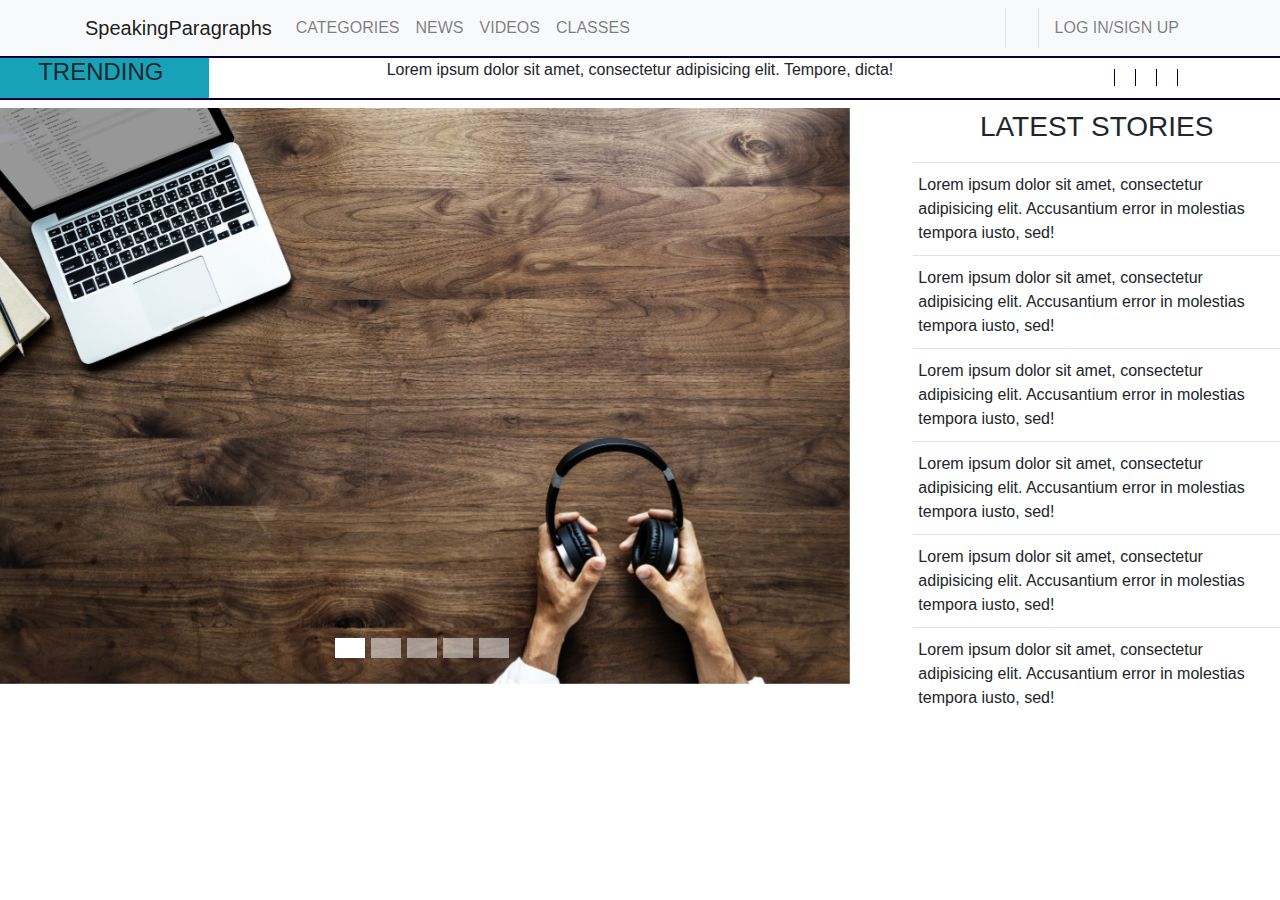
==== index.html @ e05176ed "initial commit" ====
<!DOCTYPE html>
<html lang="en">
  <head>
    <meta charset="UTF-8" />
    <meta name="viewport" content="width=device-width, initial-scale=1.0" />
    <meta http-equiv="X-UA-Compatible" content="ie=edge" />

    <!-- Bootstrap CSS -->
    <link
      rel="stylesheet"
      href="https://maxcdn.bootstrapcdn.com/bootstrap/4.1.3/css/bootstrap.min.css"
    />

    <!-- Font Awesome -->
    <link
      rel="stylesheet"
      href="https://use.fontawesome.com/releases/v5.5.0/css/all.css"
      integrity="sha384-B4dIYHKNBt8Bc12p+WXckhzcICo0wtJAoU8YZTY5qE0Id1GSseTk6S+L3BlXeVIU"
      crossorigin="anonymous"
    />
    <!-- CSS Custom Stylesheet -->
    <link rel="stylesheet" href="css/styles.css" type="text/css" />
    <title>SpeakingParagraphs | Home</title>
  </head>
  <body>
    <nav class="navbar navbar-expand-sm navbar-light bg-light py-2">
      <div class="container">
        <a href="#" class="navbar-brand">SpeakingParagraphs</a>

        <button class="navbar-toggler" data-toggle="collapse" data-target="#spNavbar">
          <span class="navbar-toggler-icon"></span>
        </button>

        <div class="collapse navbar-collapse" id="spNavbar">
          <ul class="navbar-nav">
            <li class="nav-item text-uppercase">
              <a href="#" class="nav-link">categories</a>
            </li>
            <li class="nav-item text-uppercase">
              <a href="#" class="nav-link">news</a>
            </li>
            <li class="nav-item text-uppercase">
              <a href="#" class="nav-link">videos</a>
            </li>
            <li class="nav-item text-uppercase">
              <a href="#" class="nav-link">classes</a>
            </li>
          </ul>

          <ul class="navbar-nav ml-auto">
            <li class="nav-item text-uppercase border-right px-2">
              <a href="#" class="nav-link">
                <i class="fas fa-search"></i>
              </a>
            </li>
            <li class="nav-item text-uppercase border-right px-2">
              <a href="#" class="nav-link">
                <i class="fas fa-shopping-cart"></i>
              </a>
            </li>
            <li class="nav-item text-uppercase px-2">
              <a href="#" class="nav-link">
                <i class="fas fa-user"></i> log in/sign up
              </a>
            </li>
          </ul>
        </div>
      </div>
    </nav>

    <section id="mini-navbar">
      <div class="mini-navbar-inner px-2">
        <div class="row">
          <div class="col-lg-2 d-none d-lg-block bg-info">
            <h3 class="h4 text-uppercase text-center">
              trending
            </h3>
          </div>
          <div class="col-lg-8">
              <p class="text-center align-items-center">
                Lorem ipsum dolor sit amet, consectetur adipisicing elit. Tempore, dicta!
              </p>
          </div>
          <div class="col-lg-2">
            <div class="social-media-icons p-2">
              <ul class="social-media-list">
                <li>
                  <a href="#">
                    <i class="fab fa-facebook-f"></i>
                  </a>
                </li>
                <li>
                  <a href="#">
                    <i class="fab fa-instagram"></i>
                  </a>
                </li>
                <li>
                  <a href="#">
                    <i class="fab fa-twitter"></i>
                  </a>
                </li>
                <li>
                  <a href="#">
                    <i class="fab fa-tumblr"></i>
                  </a>
                </li>
                <li class="border-right-0">
                  <a href="#">
                    <i class="fab fa-pinterest-p"></i>
                  </a>
                </li>
              </ul>
            </div>
          </div>
        </div>
      </div>
    </section>

    <section id="header-section">
      <div class="inner-header-section">
        <div class="row">
          <div class="col-lg-8 p-2">
            <div class="carousel slide" data-ride="carousel" id="header-carousel">
              <ul class="carousel-indicators">
                <li class="active" data-slide-to="0" data-target="#header-carousel"></li>
                <li data-slide-to="1" data-target="#header-carousel"></li>
                <li data-slide-to="2" data-target="#header-carousel"></li>
                <li data-slide-to="3" data-target="#header-carousel"></li>
                <li data-slide-to="4" data-target="#header-carousel"></li>
              </ul>

              <div class="carousel-inner">
                <div class="carousel-item active">
                  <img src="img/slide-image-1.jpg" alt="slide-image-1" class="img-fluid">
                </div>
                <div class="carousel-item">
                  <img src="img/slide-image-2.jpg" alt="slide-image-2" class="img-fluid">
                </div>
                <div class="carousel-item">
                  <img src="img/slide-image-3.jpg" alt="slide-image-3" class="img-fluid">
                </div>
                <div class="carousel-item">
                  <img src="img/slide-image-4.jpg" alt="slide-image-4" class="img-fluid">
                </div>
                <div class="carousel-item">
                  <img src="img/slide-image-5.jpg" alt="slide-image-5" class="img-fluid">
                </div>
              </div>
            </div>
          </div>
          <div class="col-lg-4">
            <div class="d-flex flex-row">

              <ul class="list-style-none">
                <li class="border-bottom text-uppercase text-center">
                  <h3 class="display-5">latest stories</h3>
                </li>
                <li class="border-bottom">
                  Lorem ipsum dolor sit amet, consectetur adipisicing elit. Accusantium error in molestias tempora iusto, sed!
                </li>
                <li class="border-bottom">
                  Lorem ipsum dolor sit amet, consectetur adipisicing elit. Accusantium error in molestias tempora iusto, sed!
                </li>
                <li class="border-bottom">
                  Lorem ipsum dolor sit amet, consectetur adipisicing elit. Accusantium error in molestias tempora iusto, sed!
                </li>
                <li class="border-bottom">
                  Lorem ipsum dolor sit amet, consectetur adipisicing elit. Accusantium error in molestias tempora iusto, sed!
                </li>
                <li class="border-bottom">
                  Lorem ipsum dolor sit amet, consectetur adipisicing elit. Accusantium error in molestias tempora iusto, sed!
                </li>
                <li>
                  Lorem ipsum dolor sit amet, consectetur adipisicing elit. Accusantium error in molestias tempora iusto, sed!
                </li>
              </ul>
            </div>
          </div>
        </div>
      </div>
    </section>
    <!-- Scripts -->
    <!-- Bootstrap and JQuery -->
    <script src="https://ajax.googleapis.com/ajax/libs/jquery/3.3.1/jquery.min.js"></script>
    <script src="https://cdnjs.cloudflare.com/ajax/libs/popper.js/1.14.3/umd/popper.min.js"></script>
    <script src="https://maxcdn.bootstrapcdn.com/bootstrap/4.1.3/js/bootstrap.min.js"></script>

    <!-- Custom Script -->
    <script>
      //get current year
      $("#year").text(new Date().getFullYear());
    </script>
  </body>
</html>
---- css/styles.css ----
body {
  overflow-x: hidden;
  max-width: 100%; }

#mini-navbar {
  border-top: 2px #000040 solid;
  border-bottom: 2px #000040 solid; }
  #mini-navbar .mini-navbar-inner ul {
    padding: 0;
    margin: 0; }
  #mini-navbar .mini-navbar-inner ul > li {
    display: inline;
    list-style: none;
    padding: 0;
    margin: 0;
    padding-right: 10px;
    padding-left: 10px;
    border-right: 1px #000040 solid; }
  #mini-navbar .mini-navbar-inner ul > li > a {
    text-decoration: none;
    color: #000040; }

#header-section ul > li {
  list-style: none;
  padding: 10px 5px 10px 5px; }
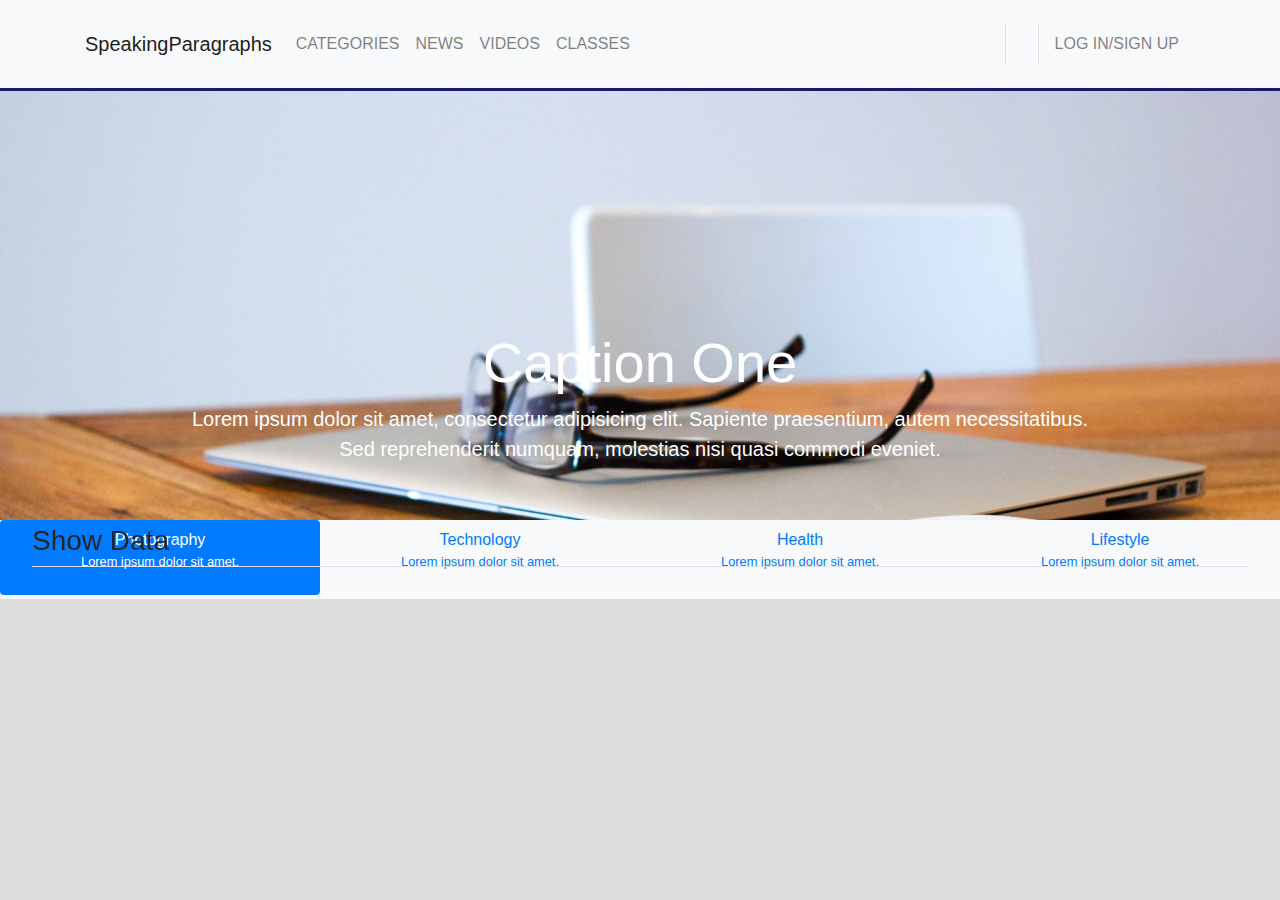
==== commit eb801a06: "some modifications to the homepage" ====
--- a/index.html
+++ b/index.html
@@ -23,7 +23,7 @@
     <title>SpeakingParagraphs | Home</title>
   </head>
   <body>
-    <nav class="navbar navbar-expand-sm navbar-light bg-light py-2">
+    <nav class="navbar navbar-expand-sm navbar-light bg-light py-4 fixed-top">
       <div class="container">
         <a href="#" class="navbar-brand">SpeakingParagraphs</a>
 
@@ -68,45 +68,77 @@
       </div>
     </nav>
 
-    <section id="mini-navbar">
-      <div class="mini-navbar-inner px-2">
+    <section id="home-carousel-section">
+      <div class="home-carousel-inner">
         <div class="row">
-          <div class="col-lg-2 d-none d-lg-block bg-info">
-            <h3 class="h4 text-uppercase text-center">
-              trending
-            </h3>
-          </div>
-          <div class="col-lg-8">
-              <p class="text-center align-items-center">
-                Lorem ipsum dolor sit amet, consectetur adipisicing elit. Tempore, dicta!
-              </p>
-          </div>
-          <div class="col-lg-2">
-            <div class="social-media-icons p-2">
-              <ul class="social-media-list">
-                <li>
-                  <a href="#">
-                    <i class="fab fa-facebook-f"></i>
+          <div class="col">
+            <div class="carousel slide" data-ride="carousel" id="latest-carousel">
+              <div class="carousel-inner">
+                <div class="carousel-item active slide-image-1">
+                  <div class="carousel-caption">
+                    <h3 class="display-4">Caption One</h3>
+                    <p class="lead">
+                      Lorem ipsum dolor sit amet, consectetur adipisicing elit. Sapiente praesentium, autem necessitatibus. Sed reprehenderit numquam, molestias nisi quasi commodi eveniet.
+                    </p>
+                  </div>
+                </div>
+                <div class="carousel-item slide-image-2">
+                  <div class="carousel-caption">
+                    <h3 class="display-4">Caption Two</h3>
+                    <p class="lead">
+                      Lorem ipsum dolor sit amet, consectetur adipisicing elit. Sapiente praesentium, autem necessitatibus. Sed reprehenderit numquam, molestias nisi quasi commodi eveniet.
+                    </p>
+                  </div>
+                </div>
+                <div class="carousel-item slide-image-3">
+                  <div class="carousel-caption">
+                    <h3 class="display-4">Caption Three</h3>
+                    <p class="lead">
+                      Lorem ipsum dolor sit amet, consectetur adipisicing elit. Sapiente praesentium, autem necessitatibus. Sed reprehenderit numquam, molestias nisi quasi commodi eveniet.
+                    </p>
+                  </div>
+                </div>
+                <div class="carousel-item slide-image-4">
+                  <div class="carousel-caption">
+                    <h3 class="display-4">Caption Four</h3>
+                    <p class="lead">
+                      Lorem ipsum dolor sit amet, consectetur adipisicing elit. Sapiente praesentium, autem necessitatibus. Sed reprehenderit numquam, molestias nisi quasi commodi eveniet.
+                    </p>
+                  </div>
+                </div>
+              </div>
+
+              <ul class="nav nav-pills nav-justified">
+                <li class="active nav-item" data-slide-to="0" data-target="#latest-carousel">
+                  <a href="#" class="nav-link active">
+                    Photography
+                    <p class="small">
+                      Lorem ipsum dolor sit amet.
+                    </p>
                   </a>
                 </li>
-                <li>
-                  <a href="#">
-                    <i class="fab fa-instagram"></i>
+                <li class="nav-item" data-target="latest-carousel" data-slide-to="1">
+                  <a href="#" class="nav-link">
+                    Technology
+                    <p class="small">
+                      Lorem ipsum dolor sit amet.
+                    </p>
                   </a>
                 </li>
-                <li>
-                  <a href="#">
-                    <i class="fab fa-twitter"></i>
+                <li class="nav-item" data-target="latest-carousel" data-slide-to="2">
+                  <a href="#" class="nav-link">
+                    Health
+                    <p class="small">
+                      Lorem ipsum dolor sit amet.
+                    </p>
                   </a>
                 </li>
-                <li>
-                  <a href="#">
-                    <i class="fab fa-tumblr"></i>
-                  </a>
-                </li>
-                <li class="border-right-0">
-                  <a href="#">
-                    <i class="fab fa-pinterest-p"></i>
+                <li class="nav-item" data-target="latest-carousel" data-slide-to="3">
+                  <a href="#" class="nav-link">
+                    Lifestyle
+                    <p class="small">
+                      Lorem ipsum dolor sit amet.
+                    </p>
                   </a>
                 </li>
               </ul>
@@ -116,69 +148,18 @@
       </div>
     </section>
 
-    <section id="header-section">
-      <div class="inner-header-section">
+    <section id="content-display" class="bg-light">
+      <div class="content-display-inner p-3 mx-3">
         <div class="row">
-          <div class="col-lg-8 p-2">
-            <div class="carousel slide" data-ride="carousel" id="header-carousel">
-              <ul class="carousel-indicators">
-                <li class="active" data-slide-to="0" data-target="#header-carousel"></li>
-                <li data-slide-to="1" data-target="#header-carousel"></li>
-                <li data-slide-to="2" data-target="#header-carousel"></li>
-                <li data-slide-to="3" data-target="#header-carousel"></li>
-                <li data-slide-to="4" data-target="#header-carousel"></li>
-              </ul>
-
-              <div class="carousel-inner">
-                <div class="carousel-item active">
-                  <img src="img/slide-image-1.jpg" alt="slide-image-1" class="img-fluid">
-                </div>
-                <div class="carousel-item">
-                  <img src="img/slide-image-2.jpg" alt="slide-image-2" class="img-fluid">
-                </div>
-                <div class="carousel-item">
-                  <img src="img/slide-image-3.jpg" alt="slide-image-3" class="img-fluid">
-                </div>
-                <div class="carousel-item">
-                  <img src="img/slide-image-4.jpg" alt="slide-image-4" class="img-fluid">
-                </div>
-                <div class="carousel-item">
-                  <img src="img/slide-image-5.jpg" alt="slide-image-5" class="img-fluid">
-                </div>
-              </div>
-            </div>
-          </div>
-          <div class="col-lg-4">
-            <div class="d-flex flex-row">
-
-              <ul class="list-style-none">
-                <li class="border-bottom text-uppercase text-center">
-                  <h3 class="display-5">latest stories</h3>
-                </li>
-                <li class="border-bottom">
-                  Lorem ipsum dolor sit amet, consectetur adipisicing elit. Accusantium error in molestias tempora iusto, sed!
-                </li>
-                <li class="border-bottom">
-                  Lorem ipsum dolor sit amet, consectetur adipisicing elit. Accusantium error in molestias tempora iusto, sed!
-                </li>
-                <li class="border-bottom">
-                  Lorem ipsum dolor sit amet, consectetur adipisicing elit. Accusantium error in molestias tempora iusto, sed!
-                </li>
-                <li class="border-bottom">
-                  Lorem ipsum dolor sit amet, consectetur adipisicing elit. Accusantium error in molestias tempora iusto, sed!
-                </li>
-                <li class="border-bottom">
-                  Lorem ipsum dolor sit amet, consectetur adipisicing elit. Accusantium error in molestias tempora iusto, sed!
-                </li>
-                <li>
-                  Lorem ipsum dolor sit amet, consectetur adipisicing elit. Accusantium error in molestias tempora iusto, sed!
-                </li>
-              </ul>
+          <div class="col">
+            <div class="card-decks">
+              <h3 class="display-5 py-2 border-bottom mb-3 text-capitalize">show data</h3>
             </div>
           </div>
         </div>
       </div>
     </section>
+
     <!-- Scripts -->
     <!-- Bootstrap and JQuery -->
     <script src="https://ajax.googleapis.com/ajax/libs/jquery/3.3.1/jquery.min.js"></script>
--- a/css/styles.css
+++ b/css/styles.css
@@ -1,6 +1,30 @@
 body {
   overflow-x: hidden;
-  max-width: 100%; }
+  max-width: 100%;
+  background: #DCDCDC; }
+
+.navbar {
+  border-bottom: 3px solid #191970; }
+
+#home-carousel-section {
+  height: 500px;
+  width: 100%; }
+  #home-carousel-section .home-carousel-inner {
+    padding-top: 20px; }
+  #home-carousel-section .carousel-item {
+    height: 500px; }
+  #home-carousel-section .slide-image-1 {
+    background: url("../img/slide-image-3.jpg");
+    background-size: cover; }
+  #home-carousel-section .slide-image-2 {
+    background: url("../img/slide-image-3.jpg");
+    background-size: cover; }
+  #home-carousel-section .slide-image-3 {
+    background: url("../img/slide-image-3.jpg");
+    background-size: cover; }
+  #home-carousel-section .slide-image-4 {
+    background: url("../img/slide-image-3.jpg");
+    background-size: cover; }
 
 #mini-navbar {
   border-top: 2px #000040 solid;
@@ -20,6 +44,23 @@
     text-decoration: none;
     color: #000040; }
 
-#header-section ul > li {
-  list-style: none;
-  padding: 10px 5px 10px 5px; }
+#header-section {
+  min-height: 500px;
+  max-width: 100%; }
+  #header-section .inner-header-section .carousel-item {
+    height: 500px; }
+  #header-section .inner-header-section .image-container-1 {
+    background: url("../img/slide-image-1.jpg");
+    background: cover; }
+  #header-section .inner-header-section .image-container-2 {
+    background: url("../img/slide-image-2.jpg");
+    background: cover; }
+  #header-section .inner-header-section .image-container-3 {
+    background: url("../img/slide-image-3.jpg");
+    background: cover; }
+  #header-section .inner-header-section .image-container-4 {
+    background: url("../img/slide-image-4.jpg");
+    background: cover; }
+  #header-section .inner-header-section .image-container-5 {
+    background: url("../img/slide-image-5.jpg");
+    background: cover; }
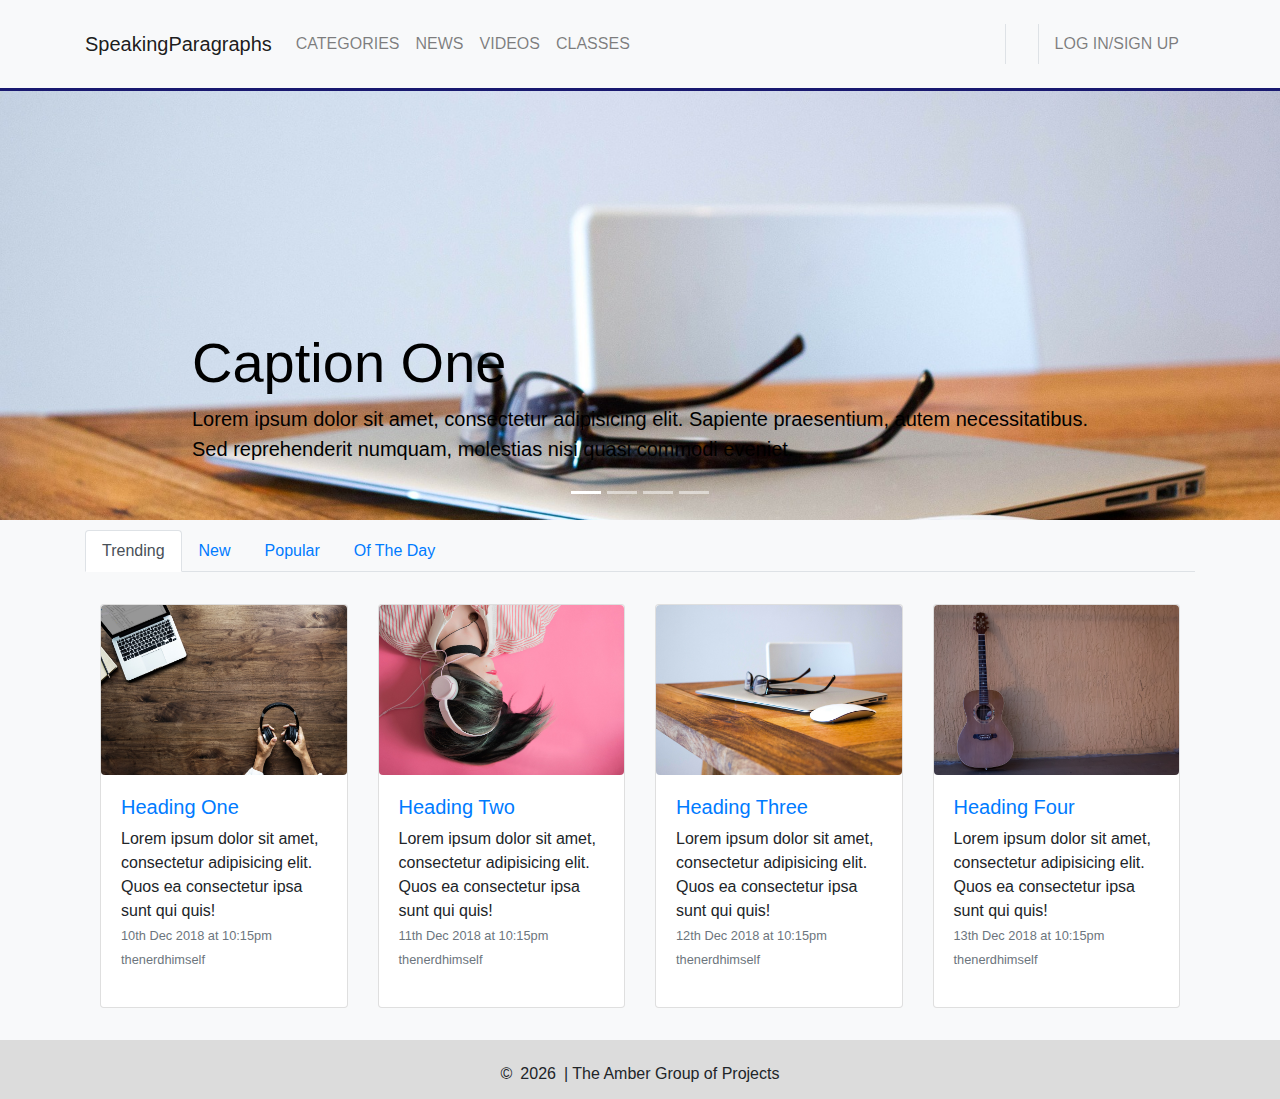
==== commit 8130eeae: "morodifications to index page, addition of footer and details display section with tabs for selectin" ====
--- a/index.html
+++ b/index.html
@@ -72,7 +72,7 @@
       <div class="home-carousel-inner">
         <div class="row">
           <div class="col">
-            <div class="carousel slide" data-ride="carousel" id="latest-carousel">
+            <div class="carousel slide" data-ride="carousel" id="latestCarousel">
               <div class="carousel-inner">
                 <div class="carousel-item active slide-image-1">
                   <div class="carousel-caption">
@@ -108,39 +108,11 @@
                 </div>
               </div>
 
-              <ul class="nav nav-pills nav-justified">
-                <li class="active nav-item" data-slide-to="0" data-target="#latest-carousel">
-                  <a href="#" class="nav-link active">
-                    Photography
-                    <p class="small">
-                      Lorem ipsum dolor sit amet.
-                    </p>
-                  </a>
-                </li>
-                <li class="nav-item" data-target="latest-carousel" data-slide-to="1">
-                  <a href="#" class="nav-link">
-                    Technology
-                    <p class="small">
-                      Lorem ipsum dolor sit amet.
-                    </p>
-                  </a>
-                </li>
-                <li class="nav-item" data-target="latest-carousel" data-slide-to="2">
-                  <a href="#" class="nav-link">
-                    Health
-                    <p class="small">
-                      Lorem ipsum dolor sit amet.
-                    </p>
-                  </a>
-                </li>
-                <li class="nav-item" data-target="latest-carousel" data-slide-to="3">
-                  <a href="#" class="nav-link">
-                    Lifestyle
-                    <p class="small">
-                      Lorem ipsum dolor sit amet.
-                    </p>
-                  </a>
-                </li>
+              <ul class="carousel-indicators">
+                <li class="active" data-target="#latestCarousel" data-slide-to="0"></li>
+                <li data-target="#latestCarousel" data-slide-to="1"></li>
+                <li data-target="#latestCarousel" data-slide-to="2"></li>
+                <li data-target="#latestCarousel" data-slide-to="3"></li>
               </ul>
             </div>
           </div>
@@ -148,18 +120,114 @@
       </div>
     </section>
 
-    <section id="content-display" class="bg-light">
-      <div class="content-display-inner p-3 mx-3">
+    <section id="content-display" class="bg-light mb-4">
+      <div class="container content-display-inner">
         <div class="row">
           <div class="col">
-            <div class="card-decks">
-              <h3 class="display-5 py-2 border-bottom mb-3 text-capitalize">show data</h3>
-            </div>
+              <ul class="nav nav-tabs text-capitalize">
+                <li class="nav-item">
+                  <a href="#trending" class="nav-link active" data-toggle="tab">trending</a>
+                </li>
+                <li class="nav-item">
+                  <a href="#new" class="nav-link" data-toggle="tab">new</a>
+                </li>
+                <li class="nav-item">
+                  <a href="#popular" class="nav-link" data-toggle="tab">popular</a>
+                </li>
+                <li class="nav-item">
+                  <a href="#oftheday" class="nav-link" data-toggle="tab">of the day</a>
+                </li>
+              </ul>
+
+              <!-- tabbed data -->
+              <div class="tab-content py-2 my-4">
+                <div class="tab-pane container active" id="trending">
+                  <div class="card-deck">
+                    <div class="card">
+                      <img src="img/slide-image-1.jpg" alt="blog-image-1" class="img-fluid rounded">
+                      <div class="card-body">
+                        <h3 class="h5">
+                          <a href="#">Heading One</a>
+                        </h3>
+                        <p>
+                          Lorem ipsum dolor sit amet, consectetur adipisicing elit. Quos ea consectetur ipsa sunt qui quis!<br>
+                          <span class="small text-muted">
+                            <i class="far fa-calendar-alt"></i> 10th Dec 2018 at 10:15pm<br>
+                            <i class="fas fa-user"></i> thenerdhimself
+                          </span>
+                        </p>
+                      </div>
+                    </div>
+                    <div class="card">
+                      <img src="img/slide-image-2.jpg" alt="blog-image-1" class="img-fluid rounded">
+                      <div class="card-body">
+                        <h3 class="h5">
+                          <a href="#">Heading Two</a>
+                        </h3>
+                        <p>
+                          Lorem ipsum dolor sit amet, consectetur adipisicing elit. Quos ea consectetur ipsa sunt qui quis!<br>
+                          <span class="small text-muted">
+                            <i class="far fa-calendar-alt"></i> 11th Dec 2018 at 10:15pm<br>
+                            <i class="fas fa-user"></i> thenerdhimself
+                          </span>
+                        </p>
+                      </div>
+                    </div>
+                    <div class="card">
+                      <img src="img/slide-image-3.jpg" alt="blog-image-1" class="img-fluid rounded">
+                      <div class="card-body">
+                        <h3 class="h5">
+                          <a href="#">Heading Three</a>
+                        </h3>
+                        <p>
+                          Lorem ipsum dolor sit amet, consectetur adipisicing elit. Quos ea consectetur ipsa sunt qui quis!<br>
+                          <span class="small text-muted">
+                            <i class="far fa-calendar-alt"></i> 12th Dec 2018 at 10:15pm<br>
+                            <i class="fas fa-user"></i> thenerdhimself
+                          </span>
+                        </p>
+                      </div>
+                    </div>
+                    <div class="card">
+                      <img src="img/slide-image-4.jpg" alt="blog-image-1" class="img-fluid rounded">
+                      <div class="card-body">
+                        <h3 class="h5">
+                          <a href="#">Heading Four</a>
+                        </h3>
+                        <p>
+                          Lorem ipsum dolor sit amet, consectetur adipisicing elit. Quos ea consectetur ipsa sunt qui quis!<br>
+                          <span class="small text-muted py-2">
+                            <i class="far fa-calendar-alt"></i> 13th Dec 2018 at 10:15pm<br>
+                            <i class="fas fa-user"></i> thenerdhimself
+                          </span>
+                        </p>
+                      </div>
+                    </div>
+                  </div>
+                </div>
+                <div class="tab-pane container fade" id="new">
+                  Lorem ipsum dolor sit amet, consectetur adipisicing elit. Totam, laboriosam?
+                </div>
+                <div class="tab-pane container fade" id="popular">
+                  Lorem ipsum dolor sit amet, consectetur adipisicing elit. Totam odio quasi voluptatibus temporibus ipsa? Eum non odio earum, vel rerum laboriosam ea obcaecati, distinctio, fugiat ratione commodi laudantium ducimus quam.
+                </div>
+                <div class="tab-pane container fade" id="oftheday">
+                  Lorem ipsum dolor sit amet, consectetur adipisicing elit. Eius dolorem rem commodi omnis dolore totam beatae doloremque, officia ipsum aliquid veritatis harum blanditiis modi et eligendi temporibus? Praesentium vitae velit laudantium earum quas, vero nemo quaerat impedit ex, laboriosam unde!
+                </div>
+              </div>
           </div>
         </div>
       </div>
     </section>
-
+    <footer id="sp-footer">
+      <div class="row">
+        <div class="col">
+          <h5 class="text-center h6 pb-2 font-weight-normal">
+            &copy;<span id="year" class="px-2"></span>| The Amber Group of Projects
+          </h5>
+        </div>
+      </div>
+    </footer>
     <!-- Scripts -->
     <!-- Bootstrap and JQuery -->
     <script src="https://ajax.googleapis.com/ajax/libs/jquery/3.3.1/jquery.min.js"></script>
--- a/css/styles.css
+++ b/css/styles.css
@@ -13,6 +13,9 @@
     padding-top: 20px; }
   #home-carousel-section .carousel-item {
     height: 500px; }
+  #home-carousel-section .carousel-caption {
+    text-align: left;
+    color: #000; }
   #home-carousel-section .slide-image-1 {
     background: url("../img/slide-image-3.jpg");
     background-size: cover; }
@@ -25,6 +28,13 @@
   #home-carousel-section .slide-image-4 {
     background: url("../img/slide-image-3.jpg");
     background-size: cover; }
+
+#content-display {
+  padding-top: 30px; }
+  #content-display .card-deck img {
+    height: 170px; }
+  #content-display .card-deck a {
+    text-decoration: none; }
 
 #mini-navbar {
   border-top: 2px #000040 solid;
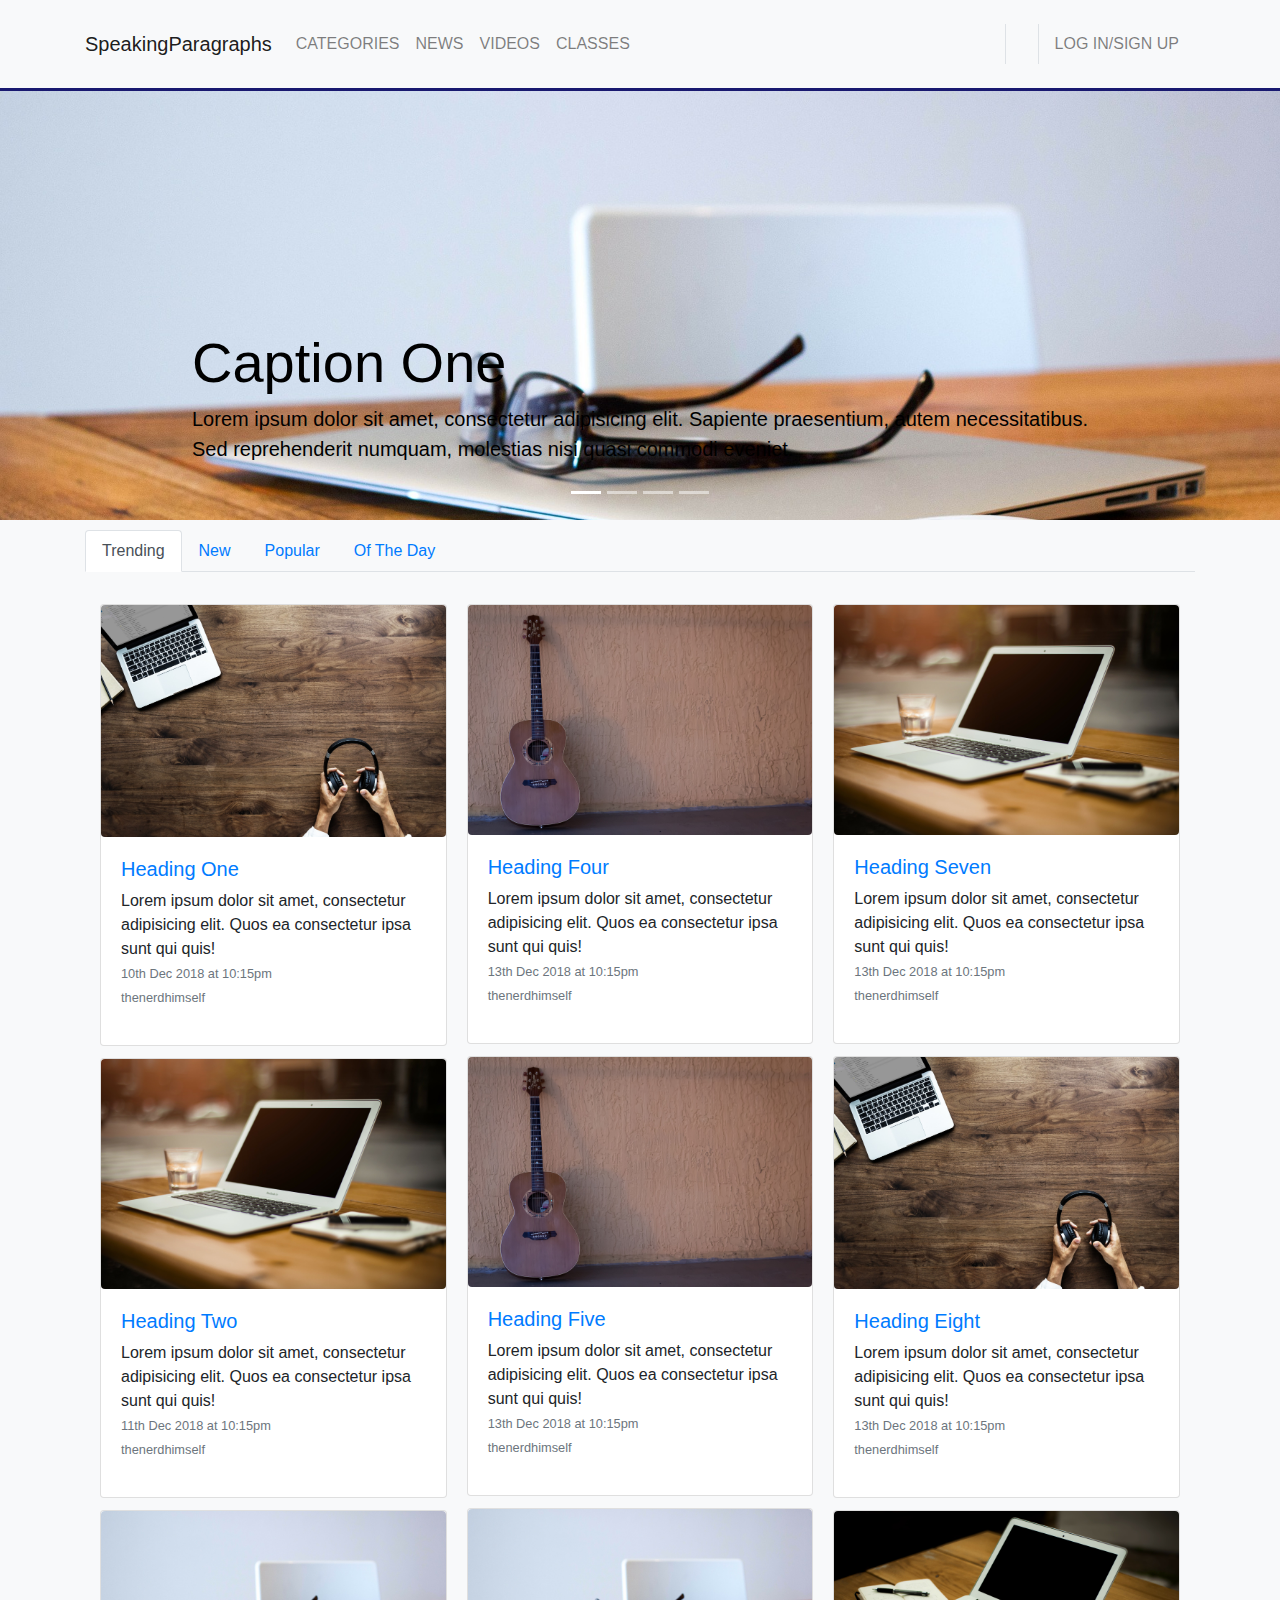
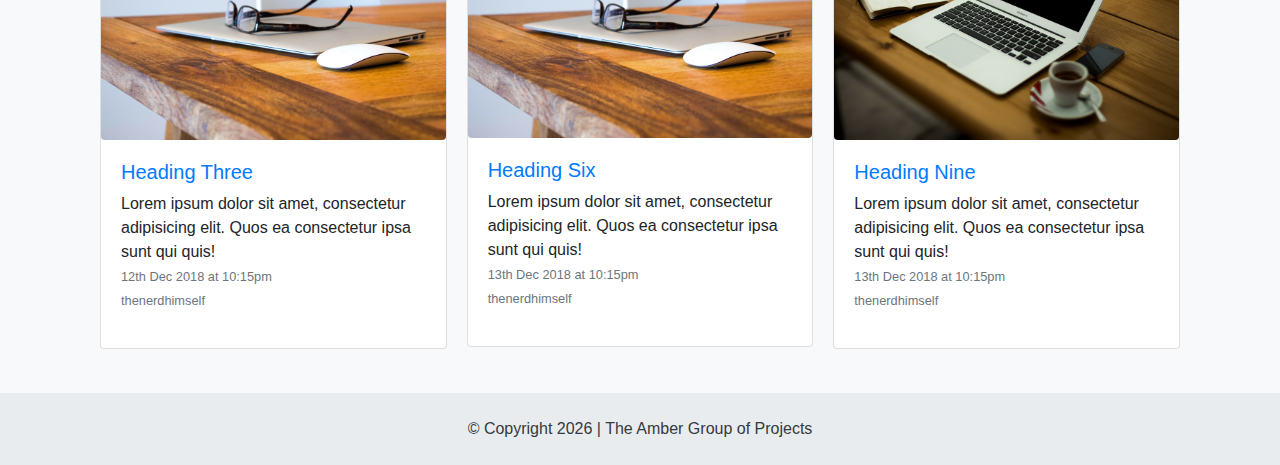
==== commit 57860c05: "update to index page, change of layout from card decks to card columns to accomodate more data" ====
--- a/index.html
+++ b/index.html
@@ -120,7 +120,7 @@
       </div>
     </section>
 
-    <section id="content-display" class="bg-light mb-4">
+    <section id="content-display" class="bg-light">
       <div class="container content-display-inner">
         <div class="row">
           <div class="col">
@@ -142,7 +142,7 @@
               <!-- tabbed data -->
               <div class="tab-content py-2 my-4">
                 <div class="tab-pane container active" id="trending">
-                  <div class="card-deck">
+                  <div class="card-columns">
                     <div class="card">
                       <img src="img/slide-image-1.jpg" alt="blog-image-1" class="img-fluid rounded">
                       <div class="card-body">
@@ -159,7 +159,7 @@
                       </div>
                     </div>
                     <div class="card">
-                      <img src="img/slide-image-2.jpg" alt="blog-image-1" class="img-fluid rounded">
+                      <img src="img/slide-image-6.jpg" alt="blog-image-2" class="img-fluid rounded">
                       <div class="card-body">
                         <h3 class="h5">
                           <a href="#">Heading Two</a>
@@ -174,7 +174,7 @@
                       </div>
                     </div>
                     <div class="card">
-                      <img src="img/slide-image-3.jpg" alt="blog-image-1" class="img-fluid rounded">
+                      <img src="img/slide-image-3.jpg" alt="blog-image-3" class="img-fluid rounded">
                       <div class="card-body">
                         <h3 class="h5">
                           <a href="#">Heading Three</a>
@@ -189,10 +189,85 @@
                       </div>
                     </div>
                     <div class="card">
-                      <img src="img/slide-image-4.jpg" alt="blog-image-1" class="img-fluid rounded">
+                      <img src="img/slide-image-4.jpg" alt="blog-image-4" class="img-fluid rounded">
                       <div class="card-body">
                         <h3 class="h5">
                           <a href="#">Heading Four</a>
+                        </h3>
+                        <p>
+                          Lorem ipsum dolor sit amet, consectetur adipisicing elit. Quos ea consectetur ipsa sunt qui quis!<br>
+                          <span class="small text-muted py-2">
+                            <i class="far fa-calendar-alt"></i> 13th Dec 2018 at 10:15pm<br>
+                            <i class="fas fa-user"></i> thenerdhimself
+                          </span>
+                        </p>
+                      </div>
+                    </div>
+                    <div class="card">
+                      <img src="img/slide-image-4.jpg" alt="blog-image-5" class="img-fluid rounded">
+                      <div class="card-body">
+                        <h3 class="h5">
+                          <a href="#">Heading Five</a>
+                        </h3>
+                        <p>
+                          Lorem ipsum dolor sit amet, consectetur adipisicing elit. Quos ea consectetur ipsa sunt qui quis!<br>
+                          <span class="small text-muted py-2">
+                            <i class="far fa-calendar-alt"></i> 13th Dec 2018 at 10:15pm<br>
+                            <i class="fas fa-user"></i> thenerdhimself
+                          </span>
+                        </p>
+                      </div>
+                    </div>
+                    <div class="card">
+                      <img src="img/slide-image-3.jpg" alt="blog-image-6" class="img-fluid rounded">
+                      <div class="card-body">
+                        <h3 class="h5">
+                          <a href="#">Heading Six</a>
+                        </h3>
+                        <p>
+                          Lorem ipsum dolor sit amet, consectetur adipisicing elit. Quos ea consectetur ipsa sunt qui quis!<br>
+                          <span class="small text-muted py-2">
+                            <i class="far fa-calendar-alt"></i> 13th Dec 2018 at 10:15pm<br>
+                            <i class="fas fa-user"></i> thenerdhimself
+                          </span>
+                        </p>
+                      </div>
+                    </div>
+                    <div class="card">
+                      <img src="img/slide-image-6.jpg" alt="blog-image-7" class="img-fluid rounded">
+                      <div class="card-body">
+                        <h3 class="h5">
+                          <a href="#">Heading Seven</a>
+                        </h3>
+                        <p>
+                          Lorem ipsum dolor sit amet, consectetur adipisicing elit. Quos ea consectetur ipsa sunt qui quis!<br>
+                          <span class="small text-muted py-2">
+                            <i class="far fa-calendar-alt"></i> 13th Dec 2018 at 10:15pm<br>
+                            <i class="fas fa-user"></i> thenerdhimself
+                          </span>
+                        </p>
+                      </div>
+                    </div>
+                    <div class="card">
+                      <img src="img/slide-image-1.jpg" alt="blog-image-8" class="img-fluid rounded">
+                      <div class="card-body">
+                        <h3 class="h5">
+                          <a href="#">Heading Eight</a>
+                        </h3>
+                        <p>
+                          Lorem ipsum dolor sit amet, consectetur adipisicing elit. Quos ea consectetur ipsa sunt qui quis!<br>
+                          <span class="small text-muted py-2">
+                            <i class="far fa-calendar-alt"></i> 13th Dec 2018 at 10:15pm<br>
+                            <i class="fas fa-user"></i> thenerdhimself
+                          </span>
+                        </p>
+                      </div>
+                    </div>
+                    <div class="card">
+                      <img src="img/slide-image-5.jpg" alt="blog-image-9" class="img-fluid rounded">
+                      <div class="card-body">
+                        <h3 class="h5">
+                          <a href="#">Heading Nine</a>
                         </h3>
                         <p>
                           Lorem ipsum dolor sit amet, consectetur adipisicing elit. Quos ea consectetur ipsa sunt qui quis!<br>
@@ -219,14 +294,15 @@
         </div>
       </div>
     </section>
+
     <footer id="sp-footer">
-      <div class="row">
-        <div class="col">
-          <h5 class="text-center h6 pb-2 font-weight-normal">
-            &copy;<span id="year" class="px-2"></span>| The Amber Group of Projects
-          </h5>
+      <div class="footer-inner py-4 text-dark">
+            <div class="row">
+                <div class="col text-center">
+                    &copy; Copyright <span id="year"></span> | The Amber Group of Projects
+                </div>
+            </div>
         </div>
-      </div>
     </footer>
     <!-- Scripts -->
     <!-- Bootstrap and JQuery -->
--- a/css/styles.css
+++ b/css/styles.css
@@ -31,10 +31,11 @@
 
 #content-display {
   padding-top: 30px; }
-  #content-display .card-deck img {
-    height: 170px; }
-  #content-display .card-deck a {
+  #content-display .card-columns a {
     text-decoration: none; }
+
+footer {
+  background: #e9ecef; }
 
 #mini-navbar {
   border-top: 2px #000040 solid;
